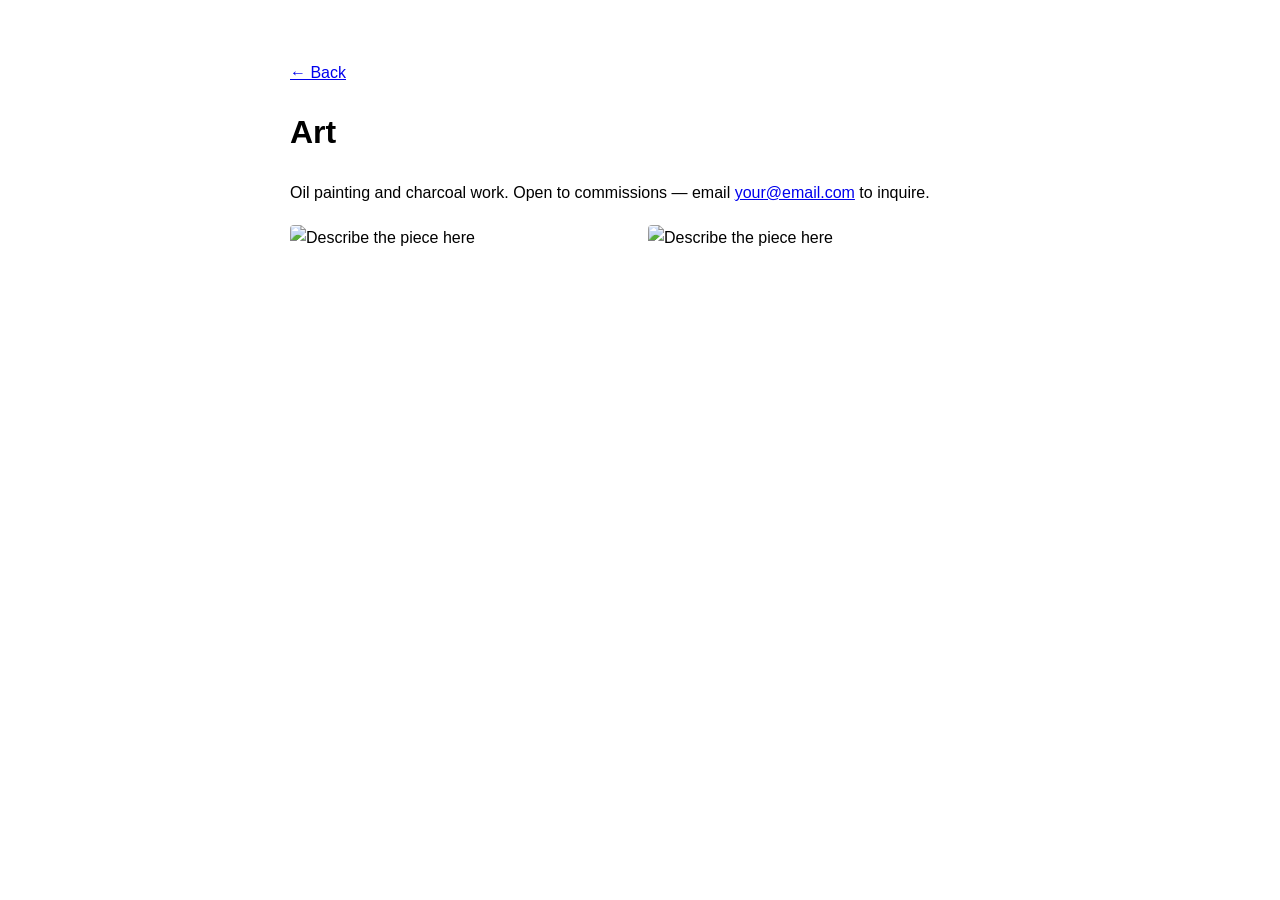
==== art.html @ 468c2f3a "Create art.html" ====
<!DOCTYPE html>
<html lang="en">
<head>
  <meta charset="UTF-8">
  <title>Art — Liam Casperite</title>
  <link rel="stylesheet" href="style.css">
</head>
<body>
  <p><a href="index.html">&larr; Back</a></p>
  <h1>Art</h1>
  <p>Oil painting and charcoal work. Open to commissions —
     email <a href="mailto:your@email.com">your@email.com</a> to inquire.</p>
  <div class="art-grid">
    <img src="images/piece1.jpg" alt="Describe the piece here">
    <img src="images/piece2.jpg" alt="Describe the piece here">
    <!-- add more <img> lines as you add photos -->
  </div>
</body>
</html>
---- style.css ----
body {
  font-family: Arial, sans-serif;
  max-width: 700px;
  margin: 60px auto;
  padding: 0 20px;
  line-height: 1.6;
}

.button-row {
  display: flex;
  gap: 16px;
  margin-top: 24px;
}

.button {
  display: inline-block;
  padding: 14px 28px;
  background: #1a1a1a;
  color: #fff;
  text-decoration: none;
  border-radius: 6px;
  font-weight: bold;
}

.button:hover { background: #444; }

.art-grid {
  display: grid;
  grid-template-columns: repeat(auto-fit, minmax(200px, 1fr));
  gap: 16px;
  margin-top: 20px;
}

.art-grid img { width: 100%; border-radius: 4px; }
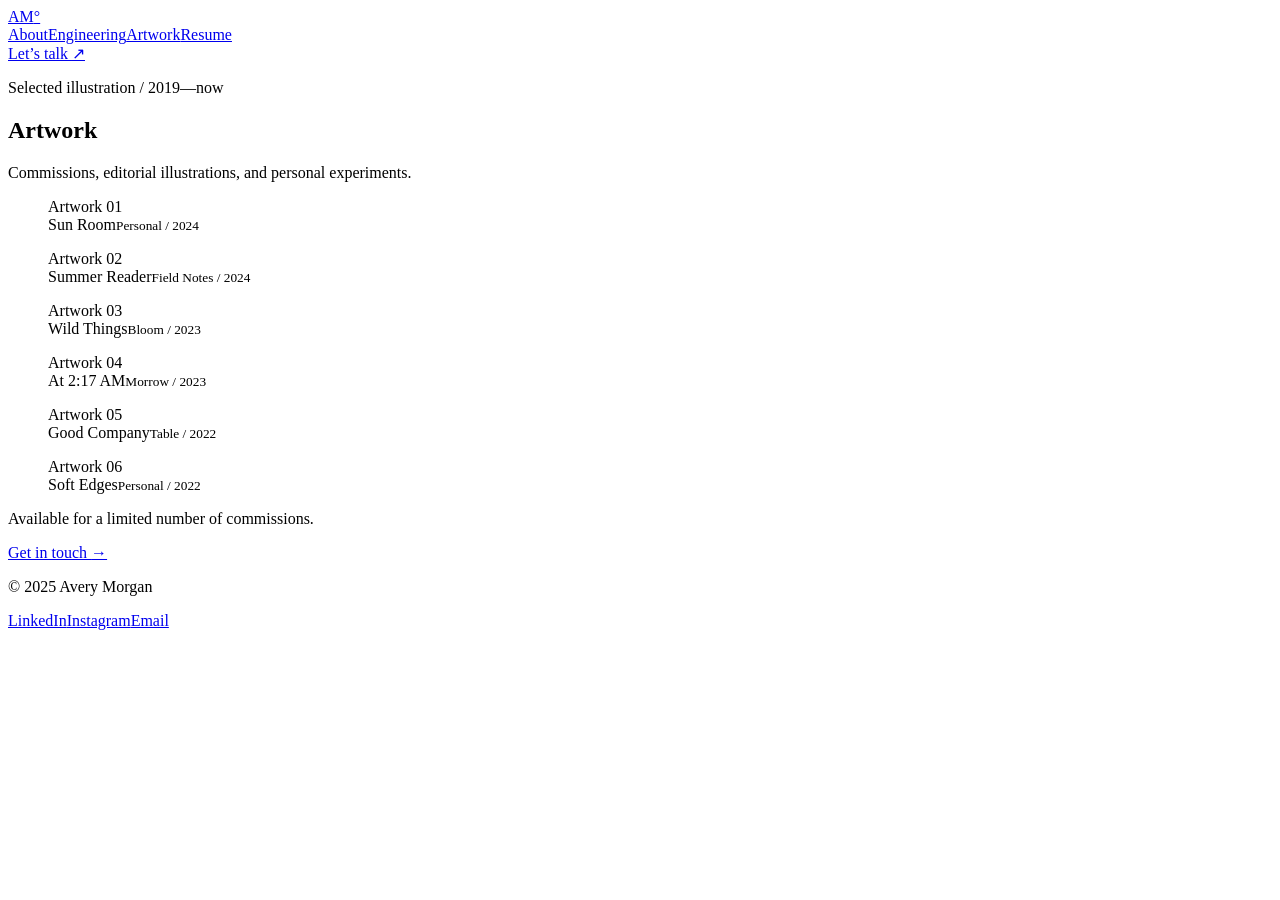
==== commit d47e394c: "Update art.html" ====
--- a/art.html
+++ b/art.html
@@ -1,19 +1,14 @@
-<!DOCTYPE html>
-<html lang="en">
-<head>
-  <meta charset="UTF-8">
-  <title>Art — Liam Casperite</title>
-  <link rel="stylesheet" href="style.css">
-</head>
-<body>
-  <p><a href="index.html">&larr; Back</a></p>
-  <h1>Art</h1>
-  <p>Oil painting and charcoal work. Open to commissions —
-     email <a href="mailto:your@email.com">your@email.com</a> to inquire.</p>
-  <div class="art-grid">
-    <img src="images/piece1.jpg" alt="Describe the piece here">
-    <img src="images/piece2.jpg" alt="Describe the piece here">
-    <!-- add more <img> lines as you add photos -->
-  </div>
-</body>
-</html>
+<!doctype html>
+<html lang="en"><head><meta charset="utf-8"><meta name="viewport" content="width=device-width, initial-scale=1"><title>Artwork — Avery Morgan</title><link rel="preconnect" href="https://fonts.googleapis.com"><link rel="preconnect" href="https://fonts.gstatic.com" crossorigin><link href="https://fonts.googleapis.com/css2?family=DM+Mono:wght@400;500&family=DM+Sans:opsz,wght@9..40,400;9..40,500;9..40,600;9..40,700&family=Playfair+Display:ital,wght@0,600;0,700;1,600&display=swap" rel="stylesheet"><link rel="stylesheet" href="styles.css"></head>
+<body><header class="site-header"><a class="wordmark" href="index.html">AM<span>°</span></a><nav aria-label="Primary navigation"><a href="index.html">About</a><a href="engineering.html">Engineering</a><a class="active" href="artwork.html">Artwork</a><a href="resume.html">Resume</a></nav><a class="header-contact" href="mailto:hello@averymorgan.dev">Let’s talk <span>↗</span></a></header>
+<main><section class="page-hero art-hero section-wrap"><p class="eyebrow">Selected illustration / 2019—now</p><h1>Artwork</h1><p>Commissions, editorial illustrations, and personal experiments.</p></section>
+<section class="gallery section-wrap">
+<figure class="art-card"><div class="image-placeholder">Artwork 01</div><figcaption><span>Sun Room</span><small>Personal / 2024</small></figcaption></figure>
+<figure class="art-card"><div class="image-placeholder">Artwork 02</div><figcaption><span>Summer Reader</span><small>Field Notes / 2024</small></figcaption></figure>
+<figure class="art-card"><div class="image-placeholder">Artwork 03</div><figcaption><span>Wild Things</span><small>Bloom / 2023</small></figcaption></figure>
+<figure class="art-card"><div class="image-placeholder">Artwork 04</div><figcaption><span>At 2:17 AM</span><small>Morrow / 2023</small></figcaption></figure>
+<figure class="art-card"><div class="image-placeholder">Artwork 05</div><figcaption><span>Good Company</span><small>Table / 2022</small></figcaption></figure>
+<figure class="art-card"><div class="image-placeholder">Artwork 06</div><figcaption><span>Soft Edges</span><small>Personal / 2022</small></figcaption></figure>
+</section>
+<section class="commission section-wrap"><p>Available for a limited number of commissions.</p><a class="text-link" href="mailto:hello@averymorgan.dev">Get in touch <span>→</span></a></section>
+</main><footer><p>© 2025 Avery Morgan</p><div><a href="#">LinkedIn</a><a href="#">Instagram</a><a href="mailto:hello@averymorgan.dev">Email</a></div></footer></body></html>
